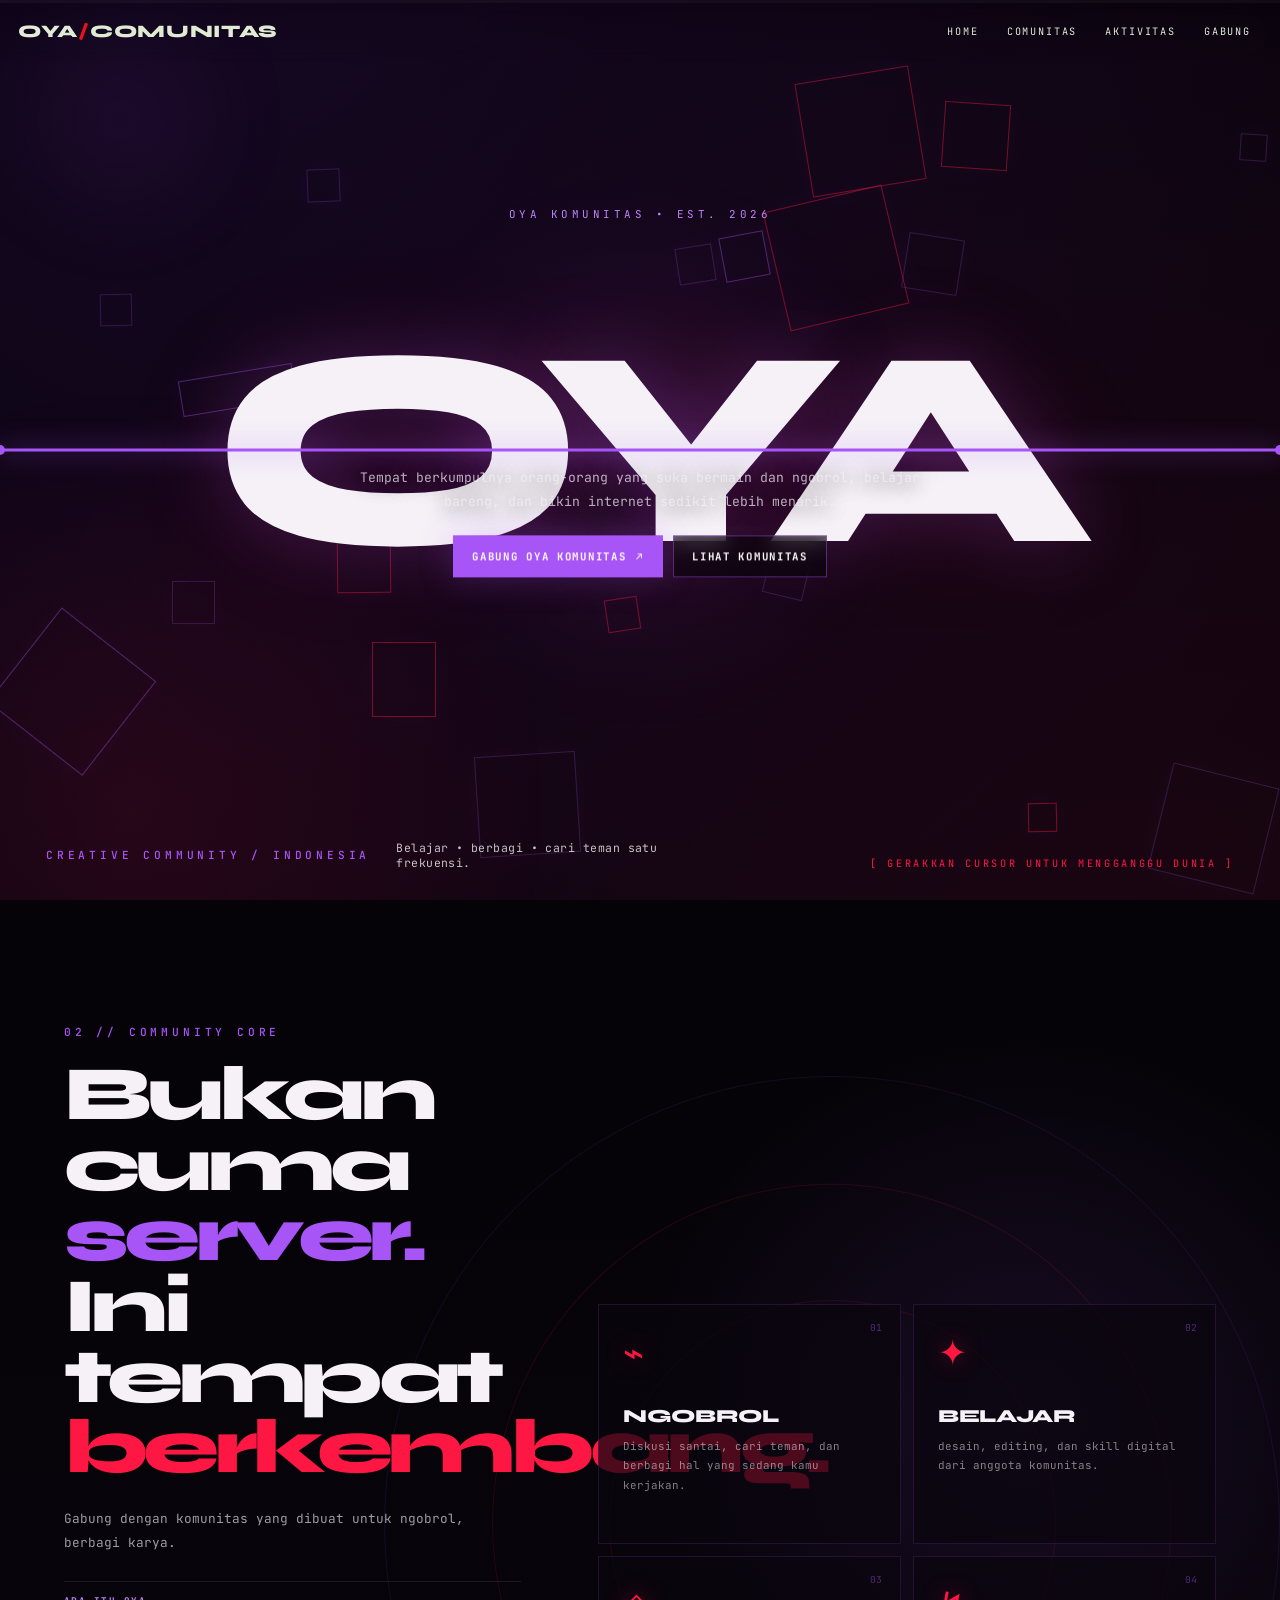
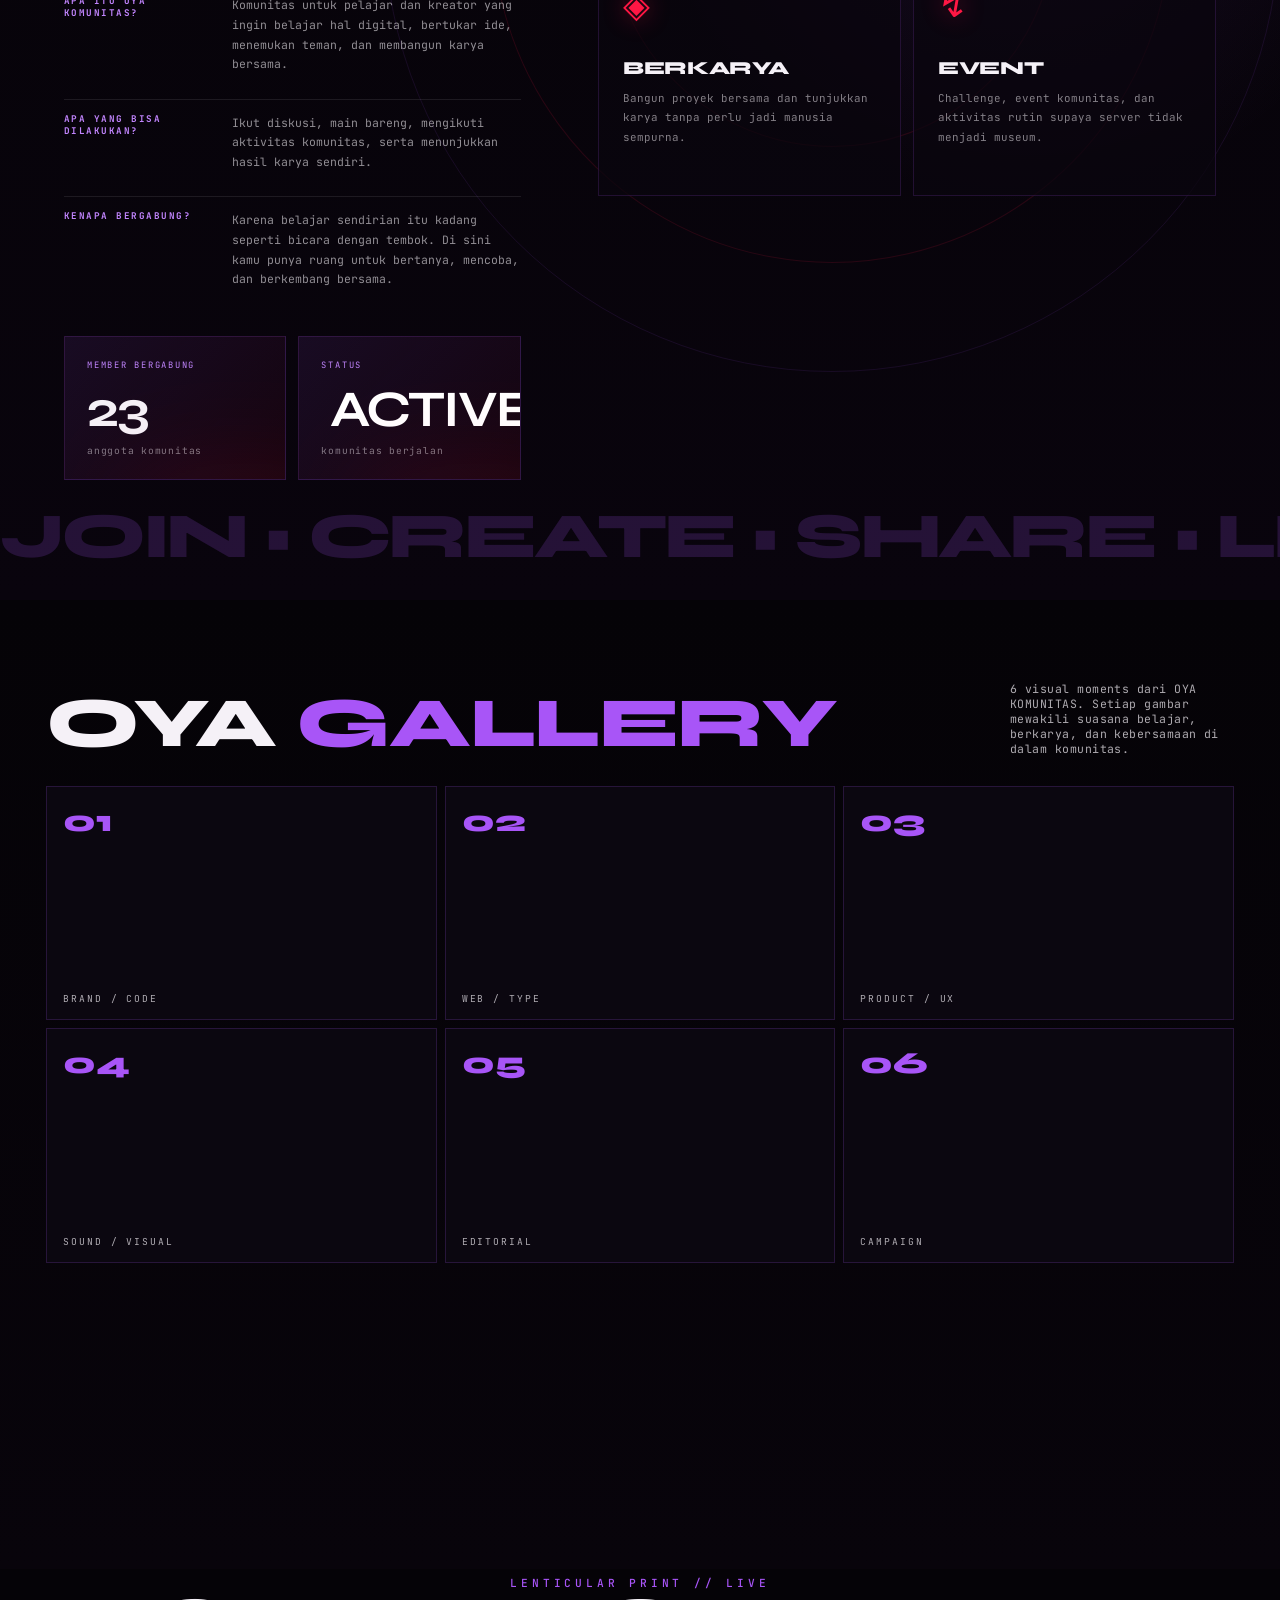
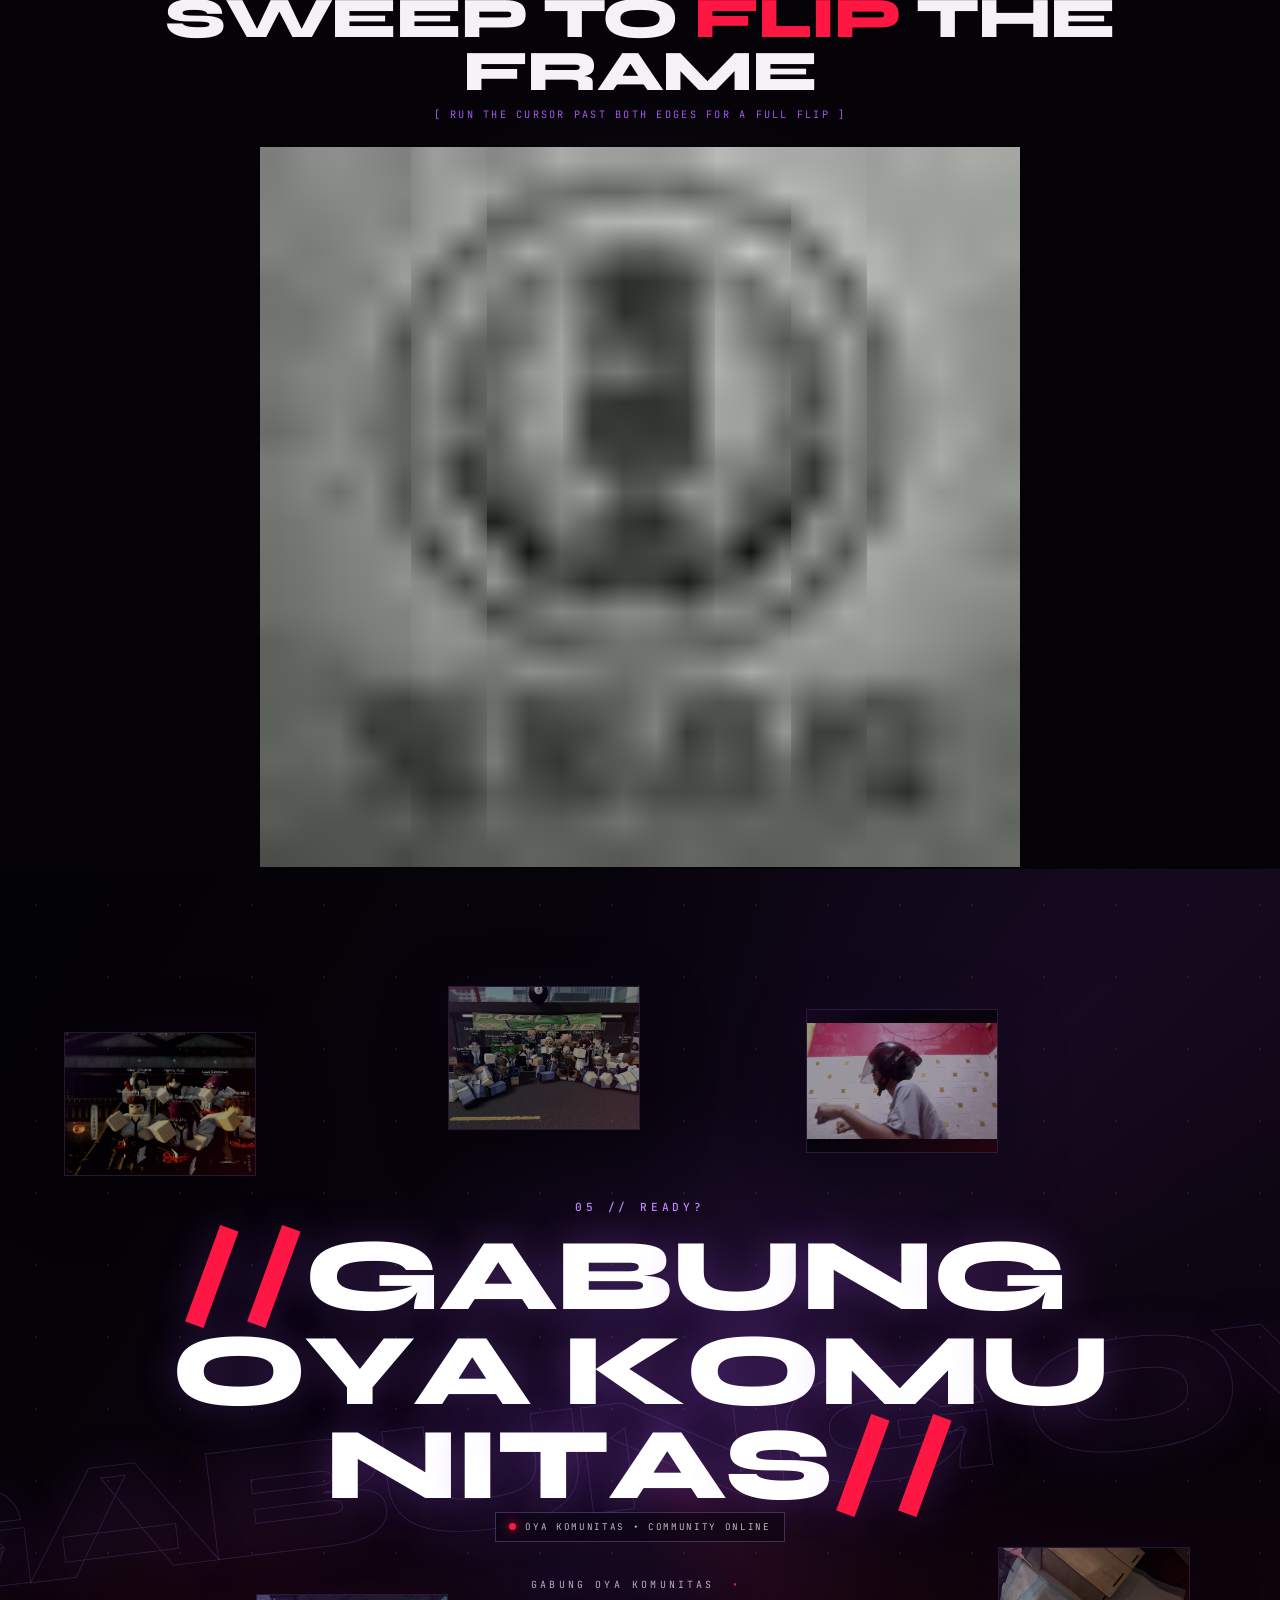
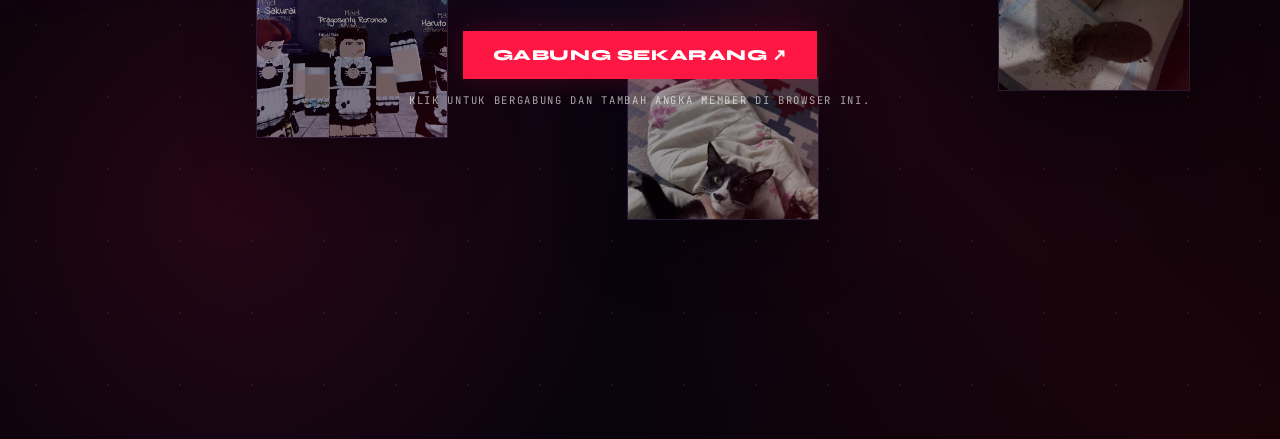
==== index.html @ ffad2d2d "Add files via upload" ====
<!DOCTYPE html>
<html lang="id">
    <head>
        <meta charset="UTF-8">
        <meta name="viewport" content="width=device-width, initial-scale=1.0">
        <title>OYA COMUNITAS</title>
        <meta name="description"
              content="OYA COMUNITAS — ruang berkumpul, berbagi, belajar, berkarya, dan berkembang bersama.">
        <link rel="preconnect" href="https://fonts.googleapis.com">
        <link rel="preconnect" href="https://fonts.gstatic.com" crossorigin>
        <link href="https://fonts.googleapis.com/css2?family=JetBrains+Mono:wght@400;500;700&family=Syne:wght@700;800&display=swap"
              rel="stylesheet">
        <link rel="stylesheet" href="style.css">
    </head>
    <body>
        <div class="oya-scroll-progress" aria-hidden="true"><i id="oyaScrollProgress"></i></div>
        <div class="oya-floating-orb" aria-hidden="true"></div>
        <!-- ====================== TOP BAR ====================== -->
        <nav class="topbar">
            <a class="brand" href="#hero">OYA<span>/</span>COMUNITAS</a>
            <div class="nav-index">
                <a href="#hero">Home</a>
                <a href="#community">COMUNITAS</a>
                <a href="#projects">Aktivitas</a>
                <a href="#initiate">Gabung</a>
            </div>
        </nav>
        <!-- ====================== 01 HERO ====================== -->
        <section class="hero" id="hero">
            <div class="hero-kicker">OYA KOMUNITAS • EST. 2026</div>
            <h1 class="hero-title">OYA</h1>
            <div class="hero-copy">
                <p>Tempat berkumpulnya orang-orang yang suka bermain dan ngobrol, belajar bareng, dan bikin internet sedikit lebih menarik.</p>
                <div class="hero-actions">
                    <a class="community-btn primary" href="#initiate">GABUNG OYA KOMUNITAS <span>↗</span></a>
                    <a class="community-btn ghost" href="#community">LIHAT KOMUNITAS</a>
                </div>
            </div>
            <svg class="string-svg"
                 id="stringSvg"
                 preserveAspectRatio="none"
                 aria-hidden="true">
                <path class="string-path" id="stringPath"></path>
                <circle class="string-anchor" id="anchorL" r="5"></circle>
                <circle class="string-anchor" id="anchorR" r="5"></circle>
                <circle class="string-grip"   id="grip"    r="7"></circle>
            </svg>
            <div class="hero-foot">
                <span class="mono-label">CREATIVE COMMUNITY / INDONESIA</span>
                <p>Belajar • berbagi • cari teman satu frekuensi.</p>
            </div>
            <div class="hero-hint">[ gerakkan cursor untuk mengganggu dunia ]</div>
        </section>

        <!-- ====================== COMMUNITY ====================== -->
        <section class="community-section" id="community">
            <div class="community-orbit" aria-hidden="true"></div>
            <div class="community-grid">
                <div class="community-intro reveal-on-scroll">
                    <span class="mono-label">02 // COMMUNITY CORE</span>
                    <h2>Bukan cuma <i>server.</i><br>Ini tempat <span>berkembang.</span></h2>
                    <p>Gabung dengan komunitas yang dibuat untuk ngobrol, berbagi karya.</p>
                    <div class="school-explainer">
                        <div><b>APA ITU OYA KOMUNITAS?</b><span>Komunitas untuk pelajar dan kreator yang ingin belajar hal digital, bertukar ide, menemukan teman, dan membangun karya bersama.</span></div>
                        <div><b>APA YANG BISA DILAKUKAN?</b><span>Ikut diskusi, main bareng, mengikuti aktivitas komunitas, serta menunjukkan hasil karya sendiri.</span></div>
                        <div><b>KENAPA BERGABUNG?</b><span>Karena belajar sendirian itu kadang seperti bicara dengan tembok. Di sini kamu punya ruang untuk bertanya, mencoba, dan berkembang bersama.</span></div>
                    </div>
                    <div class="community-stats">
                        <div class="stat-card">
                            <span class="stat-label">MEMBER BERGABUNG</span>
                            <strong class="member-counter" id="memberCount" data-members="49">0</strong>
                            <small>anggota komunitas</small>
                        </div>
                        <div class="stat-card">
                            <span class="stat-label">STATUS</span>
                            <strong class="pulse-status"><i></i> ACTIVE</strong>
                            <small>komunitas berjalan</small>
                        </div>
                    </div>
                </div>
                <div class="community-features">
                    <article class="feature-card reveal-on-scroll" data-tilt>
                        <span class="feature-no">01</span>
                        <div class="feature-icon">⌁</div>
                        <h3>NGOBROL</h3>
                        <p>Diskusi santai, cari teman, dan berbagi hal yang sedang kamu kerjakan.</p>
                    </article>
                    <article class="feature-card reveal-on-scroll" data-tilt>
                        <span class="feature-no">02</span>
                        <div class="feature-icon">✦</div>
                        <h3>BELAJAR</h3>
                        <p>desain, editing, dan skill digital dari anggota komunitas.</p>
                    </article>
                    <article class="feature-card reveal-on-scroll" data-tilt>
                        <span class="feature-no">03</span>
                        <div class="feature-icon">◈</div>
                        <h3>BERKARYA</h3>
                        <p>Bangun proyek bersama dan tunjukkan karya tanpa perlu jadi manusia sempurna.</p>
                    </article>
                    <article class="feature-card reveal-on-scroll" data-tilt>
                        <span class="feature-no">04</span>
                        <div class="feature-icon">↯</div>
                        <h3>EVENT</h3>
                        <p>Challenge, event komunitas, dan aktivitas rutin supaya server tidak menjadi museum.</p>
                    </article>
                </div>
            </div>
            <div class="community-marquee" aria-hidden="true">
                <div>JOIN • CREATE • SHARE • LEARN • CONNECT • JOIN • CREATE • SHARE • LEARN • CONNECT • </div>
            </div>
        </section>
        <!-- ====================== 03 MATRIX ====================== -->
        <section class="matrix-wrap" id="projects">
            <div class="section-head">
                <h2>OYA <i>GALLERY</i></h2>
                <p>6 visual moments dari OYA KOMUNITAS. Setiap gambar mewakili suasana belajar, berkarya, dan kebersamaan di dalam komunitas.</p>
            </div>
            <div class="matrix" id="matrix">
                <!-- OYA gallery: 6 visual moments -->
                <div class="cell" tabindex="0" role="button" aria-label="Project Helix">
                    <div class="cell-media" style="background-image:url('images/1.png')"></div>
                    <div class="cell-num">01</div>
                    <div class="cell-name"></div>
                    <div class="cell-detail"></div>
                    <div class="cell-cat">Brand / Code</div>
                </div>
                <div class="cell" tabindex="0" role="button" aria-label="Project Drift">
                    <div class="cell-media" style="background-image:url('images/2.png')"></div>
                    <div class="cell-num">02</div>
                    <div class="cell-name"></div>
                    <div class="cell-detail"></div>
                    <div class="cell-cat">Web / Type</div>
                </div>
                <div class="cell" tabindex="0" role="button" aria-label="Project Onyx">
                    <div class="cell-media" style="background-image:url('images/3.png')"></div>
                    <div class="cell-num">03</div>
                    <div class="cell-name"></div>
                    <div class="cell-detail"></div>
                    <div class="cell-cat">Product / UX</div>
                </div>
                <div class="cell" tabindex="0" role="button" aria-label="Project Pulse">
                    <div class="cell-media" style="background-image:url('images/4.png')"></div>
                    <div class="cell-num">04</div>
                    <div class="cell-name"></div>
                    <div class="cell-detail"></div>
                    <div class="cell-cat">Sound / Visual</div>
                </div>
                <div class="cell" tabindex="0" role="button" aria-label="Project Vellum">
                    <div class="cell-media" style="background-image:url('images/5.png')"></div>
                    <div class="cell-num">05</div>
                    <div class="cell-name"></div>
                    <div class="cell-detail"></div>
                    <div class="cell-cat">Editorial</div>
                </div>
                <div class="cell" tabindex="0" role="button" aria-label="Project Signal">
                    <div class="cell-media" style="background-image:url('images/6.png')"></div>
                    <div class="cell-num">06</div>
                    <div class="cell-name"></div>
                    <div class="cell-detail"></div>
                    <div class="cell-cat">Campaign</div>
                </div>
            </div>
        </section>
        <!-- ====================== 04 LENTICULAR ====================== -->
        <section class="reveal" id="reveal">
            <div class="reveal-cap">
                <span class="mono-label">Lenticular Print // Live</span>
                <h2>SWEEP TO <i>FLIP</i> THE FRAME</h2>
                <p style="font-size:.64rem;
                          letter-spacing:.22em;
                          text-transform:uppercase;
                          color:var(--accent-1);
                          margin-top:10px">[ run the cursor past both edges for a full flip ]</p>
            </div>
            <div class="lenti-stage" id="lentiStage">
                <div class="lenti" id="lenti" aria-hidden="true"
                     data-front="images/dt.webp"
                     data-back="images/11.png"></div>
            </div>
        </section>
        <!-- ====================== 05 JOIN / INITIATE ====================== -->
        <footer class="initiate" id="initiate">
            <div class="join-motion" aria-hidden="true">
                <div class="join-backdrop-text">GABUNG OYA KOMUNITAS</div>
                <div class="join-particles"></div>
                <div class="join-gallery" id="joinGallery">
                    <div class="join-photo" data-depth="0.35"><img src="images/1.png" alt=""></div>
                    <div class="join-photo" data-depth="0.55"><img src="images/2.png" alt=""></div>
                    <div class="join-photo" data-depth="0.25"><img src="images/3.png" alt=""></div>
                    <div class="join-photo" data-depth="0.65"><img src="images/4.png" alt=""></div>
                    <div class="join-photo" data-depth="0.45"><img src="images/5.png" alt=""></div>
                    <div class="join-photo" data-depth="0.75"><img src="images/6.png" alt=""></div>
                </div>
            </div>
            <div class="initiate-inner">
                <span class="mono-label join-kicker">05 // READY?</span>
                <h2 class="scatter" id="scatter">//GABUNG OYA KOMUNITAS//</h2>
                <div class="oya-join-badge"><i></i> OYA KOMUNITAS • COMMUNITY ONLINE</div>
                <div class="join-school-label">GABUNG OYA KOMUNITAS <span>•</span></div>
                <div class="sub-wrap" id="subWrap">
                    <form class="subscribe" id="subscribe" novalidate>
                        <!--<input type="email"
                               class="sub-input"
                               id="subEmail"
                               placeholder="you@studio.com"
                               aria-label="Email address"
                               required>-->
                        <a href="https://discord.gg/HJ57pN7p8"target="_blank"rel="noopener noreferrer"class="sub-btn">GABUNG SEKARANG ↗</a>
                    </form>
                    <div class="sub-note" id="subNote">Klik untuk bergabung dan tambah angka member di browser ini.</div>
                </div>
            </div>
            <div class="sig-foot">
            </div>
        </footer>
        <script src="script.js"></script>
    </body>
</html>
---- style.css ----
/*
  Kinetic Template
  https://templatemo.com/tm-631-kinetic
*/

/* =========================================================
   THE KINETIC  //  Onyx & Acid-Violet
   Single file. Vanilla only. No frameworks.
   ========================================================= */

:root {
    --bg-main: #08080A;
    /* Deep Onyx */
    --text-main: #EFEFEF;
    /* Harsh Silver */
    --accent-1: #D0FF00;
    /* Acid Yellow */
    --accent-2: #FF9E5E;
    /* Soft Orange */
    --accent-2-bg: #D98268;
    /* Soft Terracotta - large fills only */

    /* derived onyx surfaces (kept near-black, never mid-tone) */
    --surf-1: #0D0D11;
    --surf-2: #131319;

    --ease-out: cubic-bezier(.16, 1, .3, 1);
    --ease-io: cubic-bezier(.86, 0, .07, 1);

    --edge-1: rgba(208, 255, 0, .22);
    --edge-2: rgba(255, 158, 94, .30);
}

* {
    margin: 0;
    padding: 0;
    box-sizing: border-box;
}

html {
    scroll-behavior: smooth;
}

body {
    background: var(--bg-main);
    color: var(--text-main);
    font-family: 'JetBrains Mono', monospace;
    -webkit-font-smoothing: antialiased;
    overflow-x: hidden;
}

::selection {
    background: var(--accent-1);
    color: var(--bg-main);
}

h1,
h2,
h3,
.syne {
    font-family: 'Syne', sans-serif;
    font-weight: 800;
    line-height: .92;
    letter-spacing: -.02em;
}

a {
    color: inherit;
    text-decoration: none;
}

.mono-label {
    font-size: .7rem;
    font-weight: 500;
    letter-spacing: .34em;
    text-transform: uppercase;
    color: var(--accent-1);
}

/* ---------- Fixed top bar ---------- */
.topbar {
    position: fixed;
    inset: 0 0 auto 0;
    z-index: 60;
    display: flex;
    align-items: center;
    justify-content: space-between;
    padding: 18px clamp(18px, 4vw, 1px);
    mix-blend-mode: difference;
    pointer-events: none;
}

.topbar a {
    pointer-events: auto;
}

.brand {
    font-family: 'Syne', sans-serif;
    font-weight: 800;
    font-size: 1.1rem;
    letter-spacing: .04em;
    color: var(--text-main);
}

.brand span {
    color: var(--accent-1);
}

.nav-index {
    display: flex;
    gap: 6px;
    flex-wrap: wrap;
    justify-content: flex-end;
}

.nav-index a {
    font-size: .64rem;
    letter-spacing: .18em;
    text-transform: uppercase;
    color: var(--text-main);
    padding: 6px 10px;
    border: 1px solid transparent;
    transition: background .35s var(--ease-out), color .35s var(--ease-out), transform .35s var(--ease-out);
}

.nav-index a:hover {
    background: var(--accent-1);
    color: var(--bg-main);
    transform: skewX(-8deg);
}

/* over the light footer: drop the difference blend, use solid dark text */
.topbar.on-light {
    mix-blend-mode: normal;
}

.topbar.on-light .brand,
.topbar.on-light .brand span,
.topbar.on-light .nav-index a {
    color: var(--bg-main);
}

.topbar.on-light .nav-index a:hover {
    background: var(--bg-main);
    color: var(--accent-1);
}

/* =========================================================
   01  //  HERO - ELASTIC STRING PHYSICS
   ========================================================= */
.hero {
    position: relative;
    height: 100vh;
    min-height: 620px;
    display: flex;
    align-items: center;
    justify-content: center;
    overflow: hidden;
}

.hero-title {
    font-size: clamp(3rem, 18vw, 15rem);
    text-align: center;
    color: var(--text-main);
    position: relative;
    z-index: 2;
    user-select: none;
    text-shadow: 0 0 60px rgba(8, 8, 10, .9);
}

.hero-title b {
    color: var(--accent-2);
    font-weight: inherit;
}

/* kinetic box field - subtle outlined shapes shoved aside by the string */
.field {
    position: absolute;
    inset: 0;
    z-index: 1;
    pointer-events: none;
}

.box {
    position: absolute;
    border: 1px solid rgba(239, 239, 239, .22);
    will-change: transform;
}

.box.acid {
    border-color: rgba(208, 255, 0, .40);
}

.box.warm {
    border-color: rgba(255, 158, 94, .42);
}

.string-svg {
    position: absolute;
    inset: 0;
    width: 100%;
    height: 100%;
    z-index: 3;
    pointer-events: none;
}

.string-path {
    fill: none;
    stroke: var(--accent-1);
    stroke-width: 3;
    stroke-linecap: round;
    filter: drop-shadow(0 0 10px rgba(208, 255, 0, .65));
}

.string-anchor {
    fill: var(--accent-1);
}

.string-grip {
    fill: var(--accent-2);
    filter: drop-shadow(0 0 8px rgba(255, 158, 94, .8));
}

.hero-foot {
    position: absolute;
    left: clamp(18px, 4vw, 46px);
    bottom: 30px;
    z-index: 4;
    display: flex;
    gap: 26px;
    flex-wrap: wrap;
    align-items: center;
    max-width: 90vw;
}

.hero-foot p {
    font-size: .72rem;
    letter-spacing: .04em;
    color: var(--text-main);
    opacity: .8;
    max-width: 40ch;
}

.hero-hint {
    position: absolute;
    right: clamp(18px, 4vw, 46px);
    bottom: 30px;
    z-index: 4;
    font-size: .64rem;
    letter-spacing: .26em;
    text-transform: uppercase;
    color: var(--accent-2);
}

/* =========================================================
   02  //  2D MATRIX ACCORDION
   ========================================================= */
.matrix-wrap {
    padding: clamp(60px, 9vh, 120px) clamp(18px, 4vw, 46px) clamp(40px, 7vh, 90px);
}

.section-head {
    display: flex;
    align-items: flex-end;
    justify-content: space-between;
    gap: 24px;
    flex-wrap: wrap;
    margin-bottom: 30px;
}

.section-head h2 {
    font-size: clamp(2rem, 6vw, 4.4rem);
    color: var(--text-main);
}

.section-head h2 i {
    color: var(--accent-1);
    font-style: normal;
}

.section-head p {
    font-size: .72rem;
    letter-spacing: .04em;
    opacity: .7;
    max-width: 32ch;
}

.matrix {
    display: grid;
    grid-template-columns: 1fr 1fr 1fr;
    grid-template-rows: 1fr 1fr 1fr;
    gap: 8px;
    height: 80vh;
    min-height: 520px;
    transition: grid-template-columns .75s var(--ease-io), grid-template-rows .75s var(--ease-io);
}

.cell {
    position: relative;
    overflow: hidden;
    cursor: pointer;
    background: var(--surf-1);
    border: 1px solid var(--edge-1);
    padding: 16px;
    outline: none;
    transition: background .5s var(--ease-out), border-color .5s var(--ease-out);
}

.cell:focus-visible {
    border-color: var(--accent-1);
    box-shadow: inset 0 0 0 2px var(--accent-1);
}

.cell::before {
    content: "";
    position: absolute;
    inset: 0;
    background: var(--accent-2);
    transform: translateY(101%);
    transition: transform .45s var(--ease-io);
    z-index: 0;
}

.cell:hover::before {
    transform: translateY(0);
}

.cell:hover {
    border-color: var(--accent-2);
}

.cell:hover .cell-num,
.cell:hover .cell-name,
.cell:hover .cell-cat {
    color: var(--bg-main);
}

.cell-media {
    position: absolute;
    inset: 0;
    z-index: 0;
    background-size: cover;
    background-position: center;
    opacity: 0;
    transform: scale(1.14);
    filter: grayscale(.4) contrast(1.06);
    transition: opacity .6s var(--ease-out), transform 1s var(--ease-out);
    pointer-events: none;
}

.cell-media::after {
    content: "";
    position: absolute;
    inset: 0;
    background: linear-gradient(180deg,
            rgba(8, 8, 10, .30) 0%,
            rgba(8, 8, 10, .55) 50%,
            rgba(255, 158, 94, .55) 100%);
}

.cell.is-active .cell-media {
    opacity: 1;
    transform: scale(1);
}

.cell-num {
    position: relative;
    z-index: 1;
    font-family: 'Syne', sans-serif;
    font-weight: 800;
    font-size: clamp(1.2rem, 2.4vw, 2rem);
    color: var(--accent-1);
    transition: color .4s var(--ease-out);
}

.cell-name {
    position: relative;
    z-index: 1;
    font-family: 'Syne', sans-serif;
    font-weight: 800;
    font-size: clamp(.95rem, 1.6vw, 1.5rem);
    color: var(--text-main);
    margin-top: 6px;
    transition: color .4s var(--ease-out);
}

.cell-cat {
    position: absolute;
    left: 16px;
    bottom: 14px;
    z-index: 1;
    font-size: .6rem;
    letter-spacing: .2em;
    text-transform: uppercase;
    color: var(--text-main);
    opacity: .7;
    transition: color .4s var(--ease-out);
}

.cell-detail {
    position: absolute;
    left: 16px;
    right: 16px;
    bottom: 40px;
    z-index: 1;
    font-size: .74rem;
    line-height: 1.5;
    color: var(--text-main);
    opacity: 0;
    transform: translateY(10px);
    transition: opacity .5s var(--ease-out) .15s, transform .5s var(--ease-out) .15s;
    max-width: 46ch;
}

.cell.is-active {
    background: var(--surf-2);
    border-color: var(--accent-1);
}

.cell.is-active::before {
    transform: translateY(101%);
}

.cell.is-active .cell-num {
    color: var(--accent-1);
}

.cell.is-active .cell-detail {
    opacity: 1;
    transform: translateY(0);
}

.cell.is-dim {
    opacity: .55;
}

.cell.is-dim .cell-name,
.cell.is-dim .cell-cat,
.cell.is-dim .cell-detail {
    display: none;
}

/* =========================================================
   03  //  LENTICULAR STRIP REVEAL
   ========================================================= */
.reveal {
    height: 100vh;
    min-height: 620px;
    display: flex;
    flex-direction: column;
    align-items: center;
    justify-content: center;
    gap: 26px;
    padding: 80px clamp(18px, 4vw, 46px);
}

.reveal-cap {
    text-align: center;
}

.reveal-cap h2 {
    font-size: clamp(1.8rem, 5vw, 3.6rem);
    color: var(--text-main);
}

.reveal-cap h2 i {
    color: var(--accent-2);
    font-style: normal;
}

.lenti-stage {
    width: 100%;
    display: flex;
    align-items: center;
    justify-content: center;
    padding: 0 clamp(70px, 12vw, 150px);
    /* extra room L/R so edge slices flip fully */
    touch-action: pan-y;
}

.lenti {
    width: 60vw;
    height: 80vh;
    max-width: 760px;
    perspective: 1000px;
    display: flex;
    touch-action: pan-y;
}

.slice {
    flex: 1 0 0;
    height: 100%;
    position: relative;
    transform-style: preserve-3d;
    will-change: transform;
}

.face {
    position: absolute;
    top: 0;
    bottom: 0;
    left: -1px;
    right: -1px;
    backface-visibility: hidden;
    -webkit-backface-visibility: hidden;
    background-size: 60vw 80vh;
    background-repeat: no-repeat;
}

.face.back {
    transform: rotateY(180deg);
}

.face.front {
    background-blend-mode: luminosity;
}

.face.back {
    background-blend-mode: luminosity;
}

@media(max-width:760px) {
    .lenti {
        width: 88vw;
        height: 64vh;
    }

    .face {
        background-size: 88vw 64vh;
    }
}

/* =========================================================
   04  //  TYPOGRAPHIC SCATTER & SIGNATURE
   ========================================================= */
.initiate {
    position: relative;
    min-height: 130vh;
    background: var(--accent-2-bg);
    color: var(--bg-main);
    display: flex;
    align-items: center;
    justify-content: center;
    padding: 120px clamp(18px, 4vw, 46px);
    overflow: hidden;
}

.initiate-inner {
    display: flex;
    flex-direction: column;
    align-items: center;
    width: 100%;
}

.scatter {
    font-family: 'Syne', sans-serif;
    font-weight: 800;
    font-size: clamp(1.65rem, 8vw, 7rem);
    line-height: .92;
    text-align: center;
    color: var(--bg-main);
    display: flex;
    flex-wrap: wrap;
    justify-content: center;
    align-items: center;
    max-width: 1000px;
}

.scatter .glyph {
    display: inline-block;
    will-change: transform;
    cursor: pointer;
}

.scatter .glyph.space {
    width: .32em;
}

.scatter .glyph.slash {
    color: var(--accent-1);
}

/* subscribe form - present only while the type is assembled */
.sub-wrap {
    margin-top: 40px;
    text-align: center;
    will-change: opacity, transform;
}

.subscribe {
    display: flex;
    gap: 10px;
    flex-wrap: wrap;
    justify-content: center;
    align-items: stretch;
}

.sub-input {
    font-family: 'JetBrains Mono', monospace;
    font-size: .9rem;
    background: transparent;
    color: var(--bg-main);
    border: 2px solid var(--bg-main);
    padding: 13px 18px;
    min-width: clamp(200px, 52vw, 300px);
    outline: none;
}

.sub-input::placeholder {
    color: rgba(8, 8, 10, .5);
}

.sub-input:focus {
    border-color: var(--accent-1);
}

.sub-btn {
    font-family: 'Syne', sans-serif;
    font-weight: 800;
    font-size: .95rem;
    letter-spacing: .04em;
    text-transform: uppercase;
    background: var(--bg-main);
    color: var(--accent-1);
    border: 2px solid var(--bg-main);
    padding: 13px 28px;
    cursor: pointer;
    transition: transform .3s var(--ease-out), background .3s var(--ease-out), color .3s var(--ease-out);
}

.sub-btn:hover {
    background: transparent;
    color: var(--bg-main);
    transform: skewX(-8deg);
}

.sub-note {
    margin-top: 14px;
    min-height: 1em;
    font-size: .66rem;
    letter-spacing: .16em;
    text-transform: uppercase;
    color: var(--bg-main);
}

.sig-foot {
    position: absolute;
    left: 0;
    right: 0;
    bottom: 0;
    z-index: 5;
    display: flex;
    align-items: center;
    justify-content: space-between;
    gap: 18px;
    flex-wrap: wrap;
    padding: 18px clamp(18px, 4vw, 46px);
    font-size: .66rem;
    letter-spacing: .14em;
    text-transform: uppercase;
    color: var(--bg-main);
}

.sig-foot a {
    border-bottom: 2px solid var(--bg-main);
    padding-bottom: 1px;
    transition: background .3s var(--ease-out), color .3s var(--ease-out), padding .3s var(--ease-out);
}

.sig-foot a:hover {
    background: var(--bg-main);
    color: var(--accent-1);
    padding: 2px 6px;
    border-color: transparent;
}

/* ---------- reduced motion ---------- */
@media (prefers-reduced-motion: reduce) {
    html {
        scroll-behavior: auto;
    }

    .scatter .glyph {
        transform: none !important;
        transition: none;
    }

    .slice {
        transform: none !important;
    }
}


/* =========================================================
   OYA COMMUNITY // BLACK + PURPLE + RED PROMO SYSTEM
   ========================================================= */
:root{
    --bg-main:#050307;
    --text-main:#f5f1f7;
    --accent-1:#a855f7;
    --accent-2:#ff1744;
    --accent-2-bg:#16070d;
    --surf-1:#0b0710;
    --surf-2:#120b18;
    --purple:#a855f7;
    --purple-soft:#c084fc;
    --red:#ff1744;
    --red-dark:#8b1028;
    --edge-1:rgba(168,85,247,.24);
    --edge-2:rgba(255,23,68,.30);
}
body{
    background:
      radial-gradient(circle at 20% 0%,rgba(126,34,206,.13),transparent 30%),
      radial-gradient(circle at 90% 20%,rgba(255,23,68,.08),transparent 28%),
      var(--bg-main);
}
::selection{background:var(--red);color:#fff}
.topbar{background:linear-gradient(180deg,rgba(5,3,7,.65),transparent);backdrop-filter:blur(8px);-webkit-backdrop-filter:blur(8px)}
.brand span{color:var(--red)}
.nav-index a:hover{background:var(--purple);color:#fff}
.hero{background:
  radial-gradient(circle at 50% 50%,rgba(168,85,247,.08),transparent 36%),
  radial-gradient(circle at 10% 90%,rgba(255,23,68,.10),transparent 30%);}
.hero-title{font-size:clamp(4.5rem,22vw,18rem);letter-spacing:-.09em;text-shadow:0 0 70px rgba(168,85,247,.22),0 0 120px rgba(255,23,68,.12)}
.hero-title b{color:var(--red)}
.hero-kicker{position:absolute;top:23%;z-index:4;font-size:.68rem;letter-spacing:.32em;color:var(--purple-soft);text-transform:uppercase}
.hero-copy{position:absolute;z-index:5;left:50%;top:58%;transform:translate(-50%,-50%);width:min(560px,90vw);text-align:center}
.hero-copy p{font-size:.82rem;line-height:1.8;color:rgba(245,241,247,.72);text-shadow:0 2px 20px #050307}
.hero-actions{display:flex;justify-content:center;gap:10px;flex-wrap:wrap;margin-top:22px}
.community-btn{display:inline-flex;align-items:center;gap:10px;padding:13px 18px;border:1px solid rgba(168,85,247,.45);font-size:.67rem;letter-spacing:.16em;font-weight:700;transition:.35s var(--ease-out);backdrop-filter:blur(10px)}
.community-btn.primary{background:var(--purple);color:#fff;box-shadow:0 0 35px rgba(168,85,247,.25)}
.community-btn.primary:hover{background:var(--red);transform:translateY(-4px);box-shadow:0 10px 35px rgba(255,23,68,.28)}
.community-btn.ghost{background:rgba(5,3,7,.55);color:#fff}
.community-btn.ghost:hover{border-color:var(--red);color:#ff6b87;transform:translateY(-4px)}
.string-path{stroke:var(--purple);filter:drop-shadow(0 0 12px rgba(168,85,247,.85))}
.string-anchor{fill:var(--purple)}
.string-grip{fill:var(--red);filter:drop-shadow(0 0 12px rgba(255,23,68,.85))}
.box{border-color:rgba(168,85,247,.22);box-shadow:0 0 25px rgba(168,85,247,.03)}
.box.acid{border-color:rgba(168,85,247,.38)}
.box.warm{border-color:rgba(255,23,68,.42)}

.community-section{position:relative;min-height:100vh;padding:120px clamp(18px,5vw,70px);overflow:hidden;background:
 radial-gradient(circle at 80% 40%,rgba(168,85,247,.11),transparent 30%),
 linear-gradient(180deg,#050307 0%,#09040d 100%)}
.community-orbit{position:absolute;width:70vw;height:70vw;max-width:900px;max-height:900px;border:1px solid rgba(168,85,247,.10);border-radius:50%;left:65%;top:48%;transform:translate(-50%,-50%);animation:orbitSpin 24s linear infinite;pointer-events:none}
.community-orbit:before,.community-orbit:after{content:"";position:absolute;border-radius:50%;border:1px solid rgba(255,23,68,.13);inset:12%;transform:rotate(32deg)}
.community-orbit:after{inset:25%;transform:rotate(-54deg)}
@keyframes orbitSpin{to{transform:translate(-50%,-50%) rotate(360deg)}}
.community-grid{position:relative;z-index:2;display:grid;grid-template-columns:minmax(280px,.85fr) minmax(420px,1.15fr);gap:clamp(30px,6vw,90px);align-items:center;max-width:1400px;margin:auto}
.community-intro h2{font-size:clamp(2.5rem,6vw,6rem);margin:18px 0 24px;letter-spacing:-.06em}
.community-intro h2 i{font-style:normal;color:var(--purple)}
.community-intro h2 span{color:var(--red)}
.community-intro>p{max-width:55ch;color:rgba(245,241,247,.64);font-size:.8rem;line-height:1.9}
.community-stats{display:grid;grid-template-columns:1fr 1fr;gap:12px;margin-top:34px}
.stat-card{position:relative;padding:22px;background:linear-gradient(135deg,rgba(168,85,247,.10),rgba(255,23,68,.05));border:1px solid rgba(168,85,247,.18);overflow:hidden}
.stat-card:after{content:"";position:absolute;inset:auto -30% -70% 30%;height:100px;background:var(--red);filter:blur(55px);opacity:.13}
.stat-label{display:block;font-size:.55rem;letter-spacing:.2em;color:var(--purple-soft);margin-bottom:8px}
.stat-card strong{display:block;font-family:Syne,sans-serif;font-size:clamp(1.8rem,4vw,3.4rem);letter-spacing:-.04em}
.stat-card small{display:block;margin-top:4px;font-size:.6rem;letter-spacing:.08em;opacity:.48}
.pulse-status{display:flex!important;align-items:center;gap:9px;color:#fff}
.pulse-status i{width:8px;height:8px;background:#ff1744;border-radius:50%;box-shadow:0 0 16px #ff1744;animation:statusPulse 1.4s ease-in-out infinite}
@keyframes statusPulse{50%{transform:scale(1.7);opacity:.35}}
.community-features{display:grid;grid-template-columns:1fr 1fr;gap:12px}
.feature-card{min-height:240px;padding:24px;background:rgba(10,6,15,.72);border:1px solid rgba(168,85,247,.16);position:relative;overflow:hidden;transition:border-color .4s,background .4s,transform .2s;transform-style:preserve-3d}
.feature-card:before{content:"";position:absolute;inset:0;background:linear-gradient(135deg,rgba(168,85,247,.13),transparent 42%,rgba(255,23,68,.10));opacity:0;transition:opacity .4s}
.feature-card:hover{border-color:rgba(255,23,68,.5);background:rgba(16,7,21,.88)}
.feature-card:hover:before{opacity:1}
.feature-no{position:absolute;right:18px;top:16px;color:rgba(168,85,247,.45);font-size:.6rem}
.feature-icon{position:relative;font-size:2.2rem;color:var(--red);margin-bottom:32px;text-shadow:0 0 24px rgba(255,23,68,.45)}
.feature-card h3{position:relative;font-size:1.15rem;margin-bottom:12px}
.feature-card p{position:relative;font-size:.68rem;line-height:1.8;color:rgba(245,241,247,.52)}
.community-marquee{position:absolute;bottom:25px;left:0;width:100%;overflow:hidden;white-space:nowrap;color:rgba(168,85,247,.18);font-family:Syne,sans-serif;font-size:clamp(2rem,5vw,5rem);font-weight:800;letter-spacing:-.05em}
.community-marquee div{width:max-content;animation:marquee 26s linear infinite}
@keyframes marquee{to{transform:translateX(-50%)}}
.reveal-on-scroll{opacity:0;transform:translateY(40px);transition:opacity .8s var(--ease-out),transform .8s var(--ease-out)}
.reveal-on-scroll.in-view{opacity:1;transform:translateY(0)}
.reveal-on-scroll:nth-child(2){transition-delay:.08s}.reveal-on-scroll:nth-child(3){transition-delay:.16s}.reveal-on-scroll:nth-child(4){transition-delay:.24s}
.matrix-wrap{background:linear-gradient(180deg,#050307,#08040b)}
.cell{border-color:rgba(168,85,247,.18)}
.cell::before{background:var(--red)}
.cell:hover{border-color:var(--red)}
.cell-media::after{background:linear-gradient(180deg,rgba(5,3,7,.25),rgba(5,3,7,.62),rgba(255,23,68,.45))}
.cell.is-active{border-color:var(--purple)}
.reveal{background:radial-gradient(circle at 50% 50%,rgba(168,85,247,.08),transparent 45%)}
.initiate{background:
 radial-gradient(circle at 50% 0%,rgba(168,85,247,.24),transparent 45%),
 linear-gradient(135deg,#16060d,#09040f 60%,#050307);color:#fff}
.initiate .scatter{color:#fff;text-shadow:0 0 40px rgba(168,85,247,.28)}
.initiate .scatter .slash{color:var(--red)}
.sub-input{color:#fff;border-color:rgba(168,85,247,.7)}
.sub-input::placeholder{color:rgba(255,255,255,.35)}
.sub-btn{background:var(--red);color:#fff;border-color:var(--red);box-shadow:0 0 30px rgba(255,23,68,.2)}
.sub-btn:hover{background:var(--purple);color:#fff;border-color:var(--purple)}
.sub-note{color:rgba(255,255,255,.65)}
.sig-foot{color:rgba(255,255,255,.55)}
.sig-foot a{border-color:var(--red)}
.join-kicker{margin-bottom:15px;color:var(--purple-soft)}
@media(max-width:850px){
 .community-grid{grid-template-columns:1fr}
 .community-orbit{left:50%;top:55%;width:120vw;height:120vw}
 .community-features{grid-template-columns:1fr 1fr}
 .hero-copy{top:60%}
}
@media(max-width:560px){
    .topbar {
        padding: 8px 10px;
    }

    .brand {
        font-size: .8rem;
    }

    .nav-index {
        gap: 2px;
    }

    .nav-index a {
        padding: 4px 5px;
        font-size: .48rem;
        letter-spacing: .08em;
    }

    .hero-kicker {
        top: 18%;
        font-size: .55rem;
    }

    .hero-copy {
        top: 61%;
    }

    .community-section {
        padding-top: 100px;
    }

    .community-features,
    .community-stats {
        grid-template-columns: 1fr;
    }

    .feature-card {
        min-height: 190px;
    }

    .community-marquee {
        bottom: 12px;
  }
}

.cursor-glow{
 position:fixed;z-index:0;pointer-events:none;width:420px;height:420px;border-radius:50%;
 left:calc(var(--cursor-x,50vw) - 210px);top:calc(var(--cursor-y,50vh) - 210px);
 background:radial-gradient(circle,rgba(168,85,247,.075),rgba(255,23,68,.025) 35%,transparent 70%);
 mix-blend-mode:screen;filter:blur(10px)
}

.school-explainer{display:grid;gap:12px;margin-top:26px;max-width:720px}
.school-explainer>div{display:grid;grid-template-columns:minmax(150px,.34fr) 1fr;gap:18px;padding:13px 0;border-top:1px solid rgba(255,255,255,.09)}
.school-explainer b{font-size:.58rem;letter-spacing:.16em;color:#c084fc}
.school-explainer span{font-size:.72rem;line-height:1.7;color:rgba(245,241,247,.58)}
@media(max-width:700px){.school-explainer>div{grid-template-columns:1fr;gap:6px}.school-explainer span{font-size:.68rem}.join-photo{width:clamp(95px,28vw,145px)}}

.member-pop{animation:memberPop .65s var(--ease-out)}
@keyframes memberPop{40%{color:var(--red);transform:scale(1.12)}100%{transform:scale(1)}}

/* =========================================================
   OYA HIGH SCHOOL // CINEMATIC 01—09 MOTION GALLERY
   ========================================================= */
.join-motion{
    position:absolute;inset:0;overflow:hidden;pointer-events:none;
    isolation:isolate;background:
      radial-gradient(circle at 50% 45%,rgba(168,85,247,.13),transparent 34%),
      radial-gradient(circle at 18% 80%,rgba(255,23,68,.12),transparent 28%),
      linear-gradient(120deg,#030204 0%,#0a0410 48%,#080205 100%);
}
.join-motion:before{
    content:"";position:absolute;inset:-30%;
    background:conic-gradient(from 0deg,transparent,rgba(168,85,247,.08),transparent 25%,rgba(255,23,68,.07),transparent 50%);
    animation:joinAurora 16s linear infinite;z-index:0;
}
@keyframes joinAurora{to{transform:rotate(360deg)}}
.join-backdrop-text{
    position:absolute;left:50%;top:50%;z-index:1;width:130%;
    transform:translate(-50%,-50%) rotate(-7deg);
    font-family:Syne,sans-serif;font-weight:800;font-size:clamp(4rem,13vw,13rem);
    line-height:.78;letter-spacing:-.08em;white-space:nowrap;text-align:center;
    color:transparent;-webkit-text-stroke:1px rgba(192,132,252,.16);
    text-shadow:0 0 55px rgba(168,85,247,.08);
    animation:schoolText 10s ease-in-out infinite alternate;
}
@keyframes schoolText{from{transform:translate(-53%,-48%) rotate(-7deg)}to{transform:translate(-47%,-52%) rotate(-4deg)}}
.join-gallery{position:absolute;inset:0;z-index:2;transform-style:preserve-3d;perspective:1000px}
.join-photo{
    position:absolute;width:clamp(110px,15vw,230px);aspect-ratio:4/3;overflow:hidden;
    border:1px solid rgba(192,132,252,.32);background:#09050d;
    box-shadow:0 20px 70px rgba(0,0,0,.65),0 0 35px rgba(168,85,247,.12);
    opacity:.58;filter:saturate(.85) contrast(1.08);
    transform-style:preserve-3d;will-change:transform;
    transition:opacity .5s,filter .5s,border-color .5s;
    animation:photoFloat 7s ease-in-out infinite alternate;
}
.join-photo:nth-child(1){left:5%;top:14%;animation-delay:-1s}
.join-photo:nth-child(2){left:20%;top:62%;animation-delay:-4s}
.join-photo:nth-child(3){left:35%;top:10%;animation-delay:-2s}
.join-photo:nth-child(4){left:49%;top:69%;animation-delay:-6s}
.join-photo:nth-child(5){left:63%;top:12%;animation-delay:-3s}
.join-photo:nth-child(6){left:78%;top:58%;animation-delay:-5s}
.join-photo:nth-child(7){left:88%;top:20%;animation-delay:-2.5s}
.join-photo:nth-child(8){left:7%;top:78%;animation-delay:-6.5s}
.join-photo:nth-child(9){left:72%;top:76%;animation-delay:-4.5s}
.join-photo img{width:100%;height:100%;object-fit:cover;display:block;transform:scale(1.08);animation:photoZoom 9s ease-in-out infinite alternate}
.join-photo:after{content:"";position:absolute;inset:0;background:linear-gradient(135deg,rgba(168,85,247,.22),transparent 45%,rgba(255,23,68,.24));mix-blend-mode:screen}
@keyframes photoFloat{from{margin-top:-12px;transform:rotate(-2deg)}to{margin-top:14px;transform:rotate(2deg)}}
@keyframes photoZoom{from{transform:scale(1.06)}to{transform:scale(1.17)}}
.join-particles{position:absolute;inset:0;z-index:3;background-image:radial-gradient(circle,rgba(255,255,255,.7) 0 1px,transparent 1.5px);background-size:72px 72px;opacity:.10;animation:particleDrift 20s linear infinite}
@keyframes particleDrift{to{background-position:144px 144px}}
.initiate-inner{position:relative;z-index:10}
.join-school-label{
    margin:18px auto 0;text-align:center;font-size:.62rem;letter-spacing:.32em;
    color:rgba(255,255,255,.68);text-transform:uppercase;text-shadow:0 0 22px rgba(168,85,247,.8);
    animation:schoolPulse 2.6s ease-in-out infinite;
}
.join-school-label span{color:var(--red);padding:0 8px}
@keyframes schoolPulse{50%{letter-spacing:.42em;color:#fff;text-shadow:0 0 30px rgba(255,23,68,.65)}}

/* Make all 01—09 gallery images visibly alive, not decorative wallpaper. */
.cell-media{animation:cellPan 9s ease-in-out infinite alternate;will-change:transform}
.cell:nth-child(2) .cell-media{animation-delay:-1s}.cell:nth-child(3) .cell-media{animation-delay:-2s}
.cell:nth-child(4) .cell-media{animation-delay:-3s}.cell:nth-child(5) .cell-media{animation-delay:-4s}
.cell:nth-child(6) .cell-media{animation-delay:-5s}.cell:nth-child(7) .cell-media{animation-delay:-6s}
.cell:nth-child(8) .cell-media{animation-delay:-7s}.cell:nth-child(9) .cell-media{animation-delay:-8s}
@keyframes cellPan{from{transform:scale(1.04) translate3d(-1%,0,0)}to{transform:scale(1.13) translate3d(2%,-2%,0)}}

@media(max-width:700px){
 .join-photo{width:130px;opacity:.38}
 .join-photo:nth-child(1){left:-2%;top:13%}.join-photo:nth-child(2){left:18%;top:70%}
 .join-photo:nth-child(3){left:40%;top:8%}.join-photo:nth-child(4){left:52%;top:72%}
 .join-photo:nth-child(5){left:70%;top:15%}.join-photo:nth-child(6){left:80%;top:62%}
 .join-photo:nth-child(7){left:84%;top:34%}.join-photo:nth-child(8){left:0;top:52%}.join-photo:nth-child(9){left:58%;top:51%}
 .join-backdrop-text{font-size:19vw;line-height:.9}
 .join-school-label{font-size:.52rem;letter-spacing:.18em}
}
@media(prefers-reduced-motion:reduce){
 .join-motion:before,.join-backdrop-text,.join-photo,.join-photo img,.join-particles,.join-school-label,.cell-media{animation:none!important}
}


/* =========================================================
   OYA HIGH SCHOOL // EXTRA MOTION LAYER
   Additive only: original Kinetic animations remain intact.
   ========================================================= */
.oya-scroll-progress{position:fixed;left:0;top:0;width:100%;height:3px;z-index:9999;pointer-events:none;background:rgba(255,255,255,.04)}
.oya-scroll-progress i{display:block;width:0;height:100%;background:linear-gradient(90deg,#7c3aed,#c084fc,#ff1744);box-shadow:0 0 16px rgba(192,132,252,.8);transform-origin:left}
.oya-active-nav{color:#fff!important;text-shadow:0 0 16px rgba(192,132,252,.65)}
.oya-active-nav:after{content:'';display:block;height:1px;margin-top:4px;background:linear-gradient(90deg,#c084fc,#ff1744);animation:oyaNavIn .35s ease-out}
@keyframes oyaNavIn{from{transform:scaleX(0);transform-origin:left}to{transform:scaleX(1)}}

.oya-floating-orb{position:fixed;pointer-events:none;width:240px;height:240px;border-radius:50%;z-index:0;opacity:.12;filter:blur(55px);background:radial-gradient(circle,#a855f7,transparent 68%);animation:oyaOrb 11s ease-in-out infinite alternate}
@keyframes oyaOrb{from{transform:translate3d(-8vw,15vh,0) scale(.8)}to{transform:translate3d(8vw,-10vh,0) scale(1.15)}}

.reveal-on-scroll{opacity:0;transform:translateY(28px);transition:opacity .75s ease,transform .75s cubic-bezier(.2,.8,.2,1)}
.reveal-on-scroll.in-view{opacity:1;transform:none}
.feature-card{will-change:transform}
.feature-card:before{content:'';position:absolute;inset:-1px;border-radius:inherit;padding:1px;background:linear-gradient(120deg,transparent,#a855f7,transparent,#ff1744,transparent);-webkit-mask:linear-gradient(#000 0 0) content-box,linear-gradient(#000 0 0);-webkit-mask-composite:xor;mask-composite:exclude;opacity:0;transition:opacity .35s}
.feature-card:hover:before{opacity:1}

.matrix .cell{overflow:hidden}
.matrix .cell:hover .cell-media{filter:saturate(1.15) contrast(1.08);transform:scale(1.12) translate3d(1%,-1%,0)}
.cell-media{transition:transform 1.1s cubic-bezier(.2,.75,.2,1),filter .5s ease}

.oya-ripple{position:absolute;border-radius:50%;pointer-events:none;transform:scale(0);background:rgba(255,255,255,.22);animation:oyaRipple .65s ease-out forwards}
@keyframes oyaRipple{to{transform:scale(3);opacity:0}}

.oya-join-badge{display:inline-flex;align-items:center;gap:9px;margin:0 auto 18px;padding:8px 13px;border:1px solid rgba(192,132,252,.3);background:rgba(8,4,12,.45);backdrop-filter:blur(10px);font-size:.58rem;letter-spacing:.18em;color:rgba(255,255,255,.72);text-transform:uppercase}
.oya-join-badge i{width:7px;height:7px;border-radius:50%;background:#ff1744;box-shadow:0 0 12px #ff1744;animation:oyaLive 1.3s ease-in-out infinite}
@keyframes oyaLive{50%{opacity:.35;transform:scale(.65)}}

@media(max-width:700px){
 .oya-scroll-progress{height:2px}
 .oya-floating-orb{width:150px;height:150px;filter:blur(40px)}
 .join-photo:nth-child(n+7){display:none}
}
@media(prefers-reduced-motion:reduce){
 .oya-floating-orb,.oya-join-badge i{animation:none}
 .reveal-on-scroll{opacity:1;transform:none;transition:none}
}
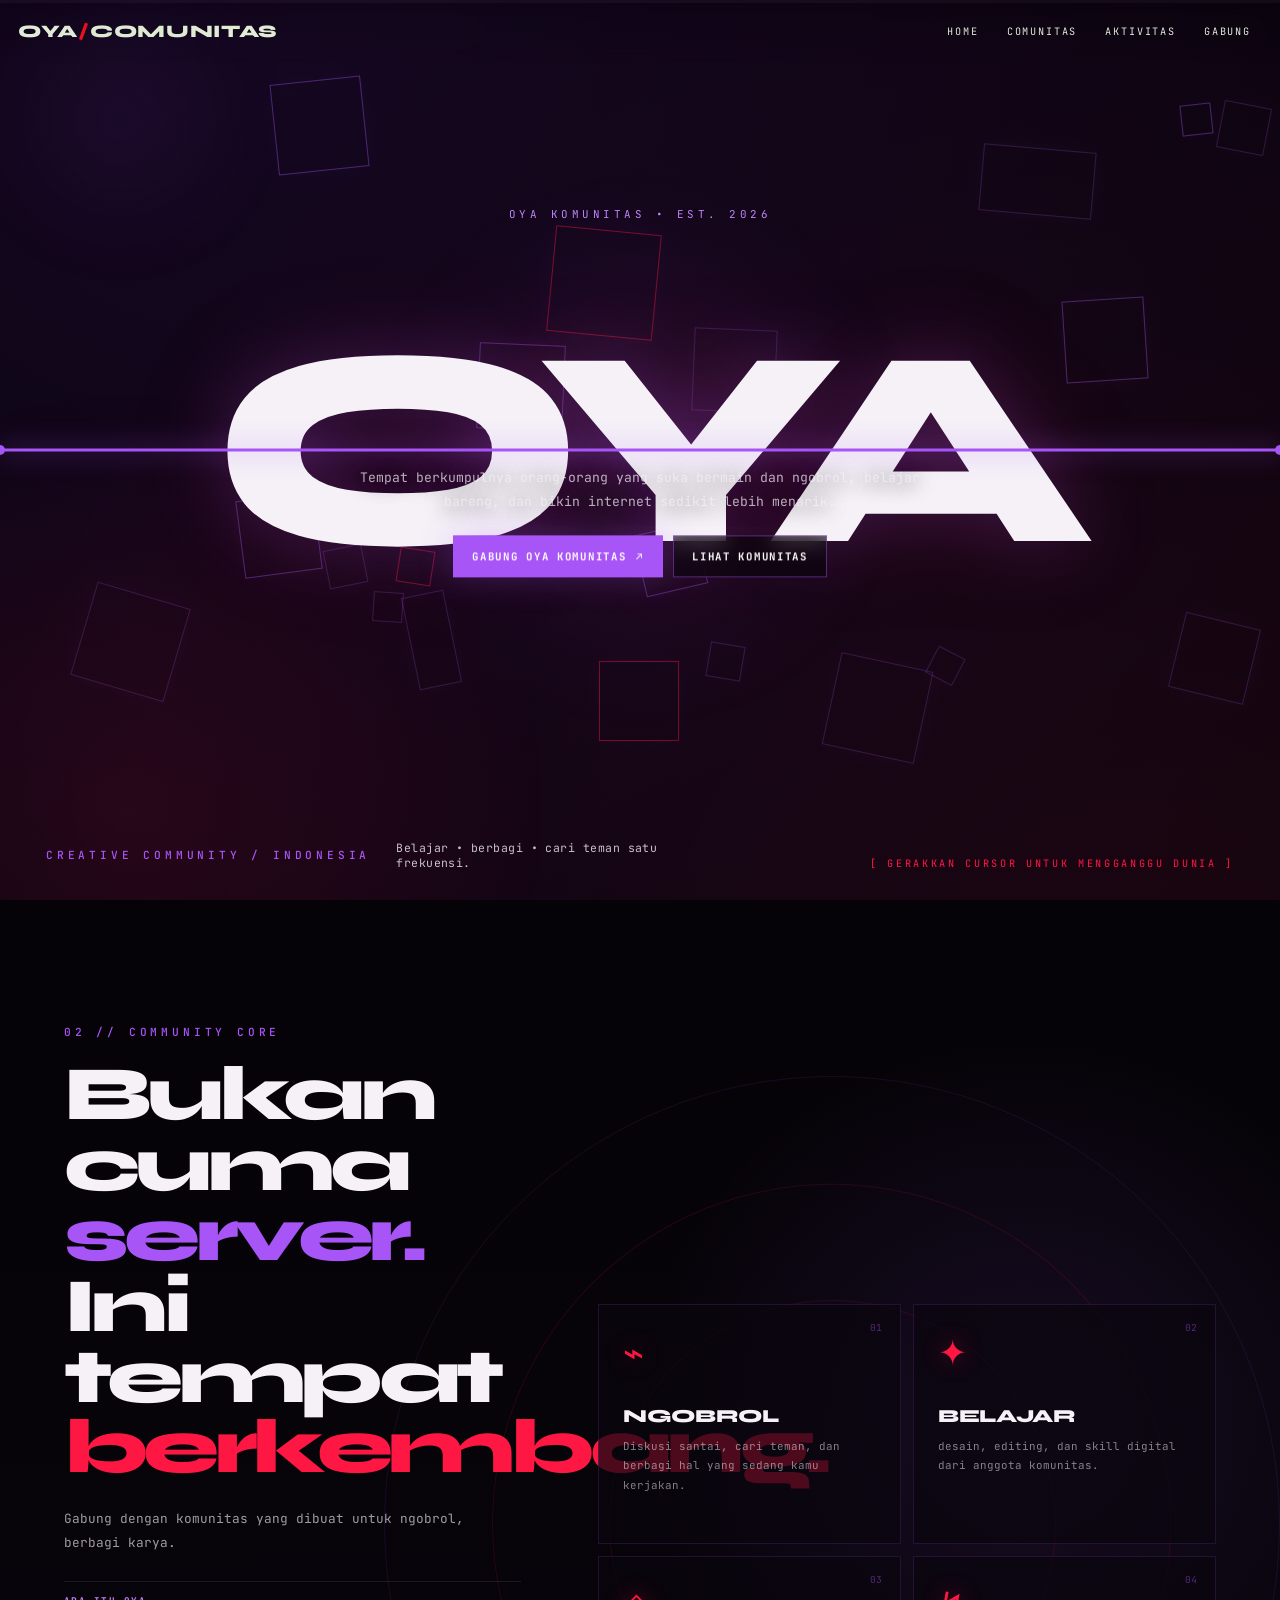
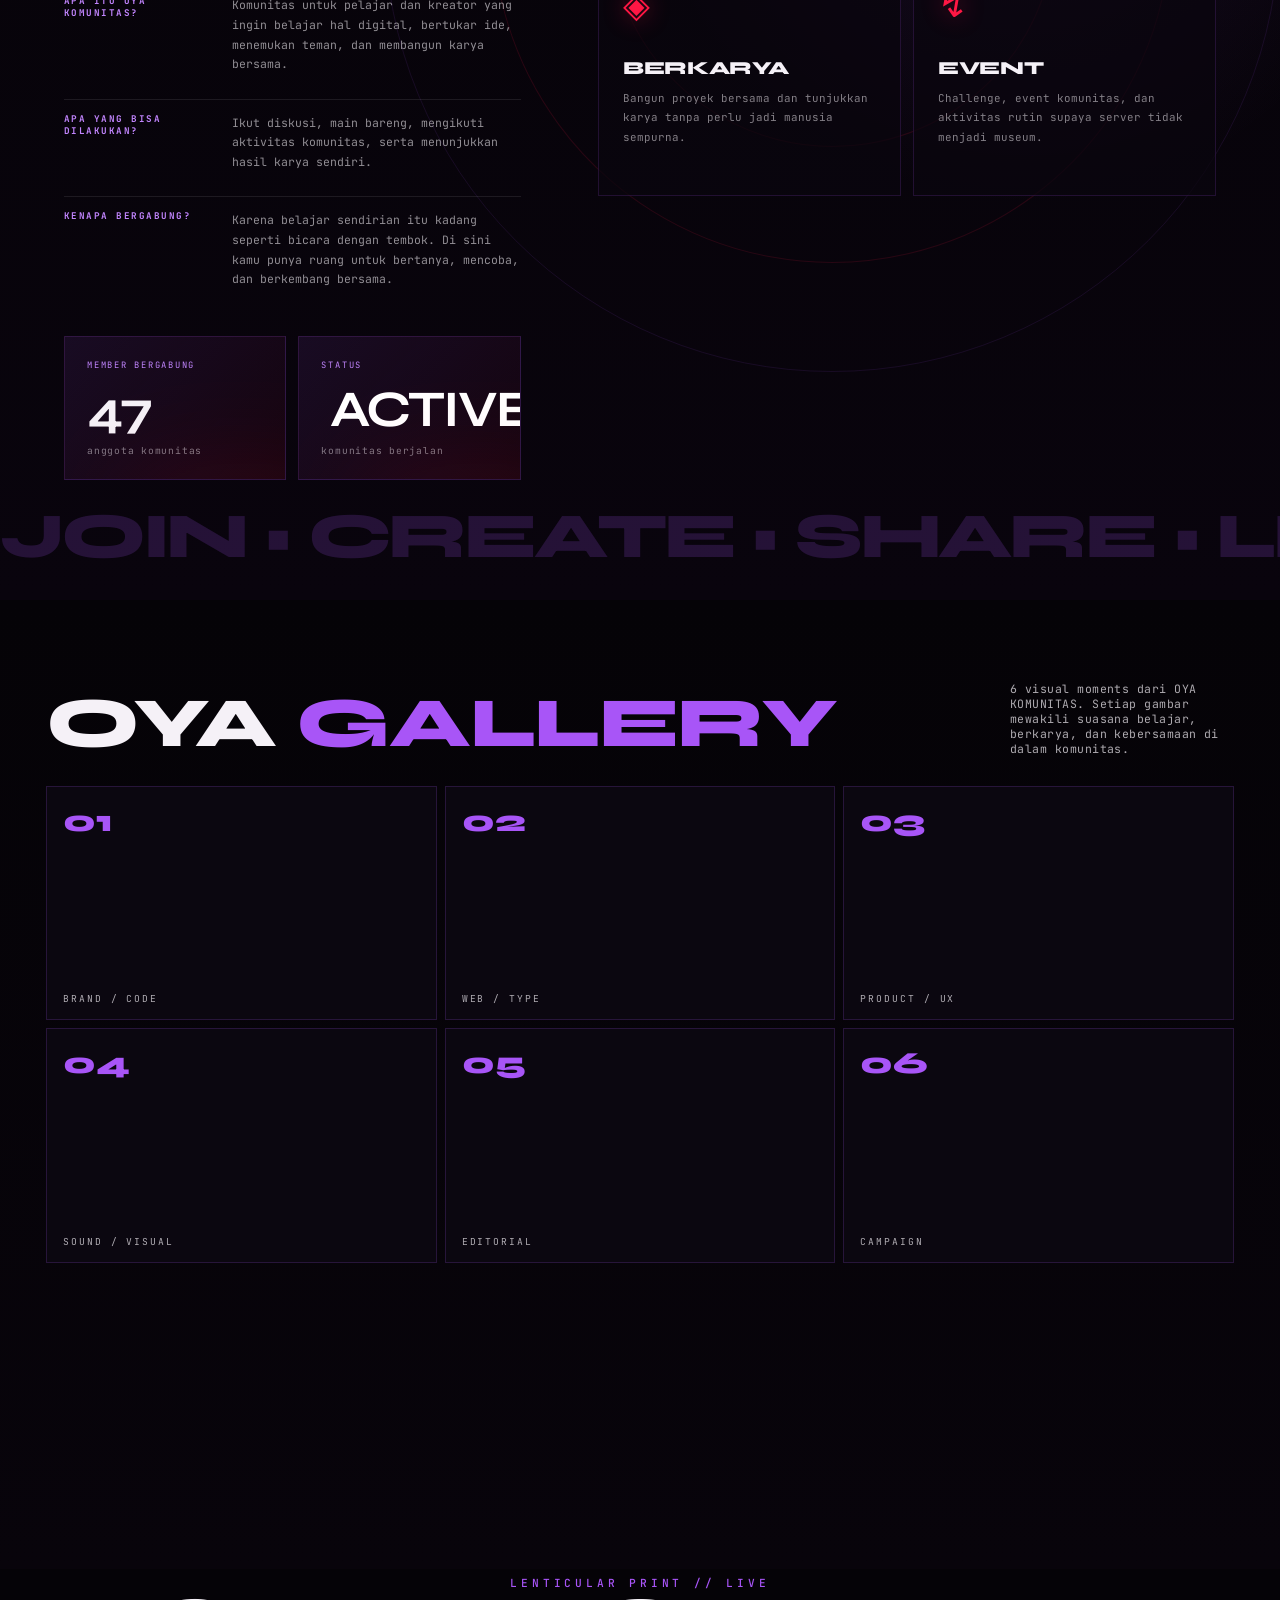
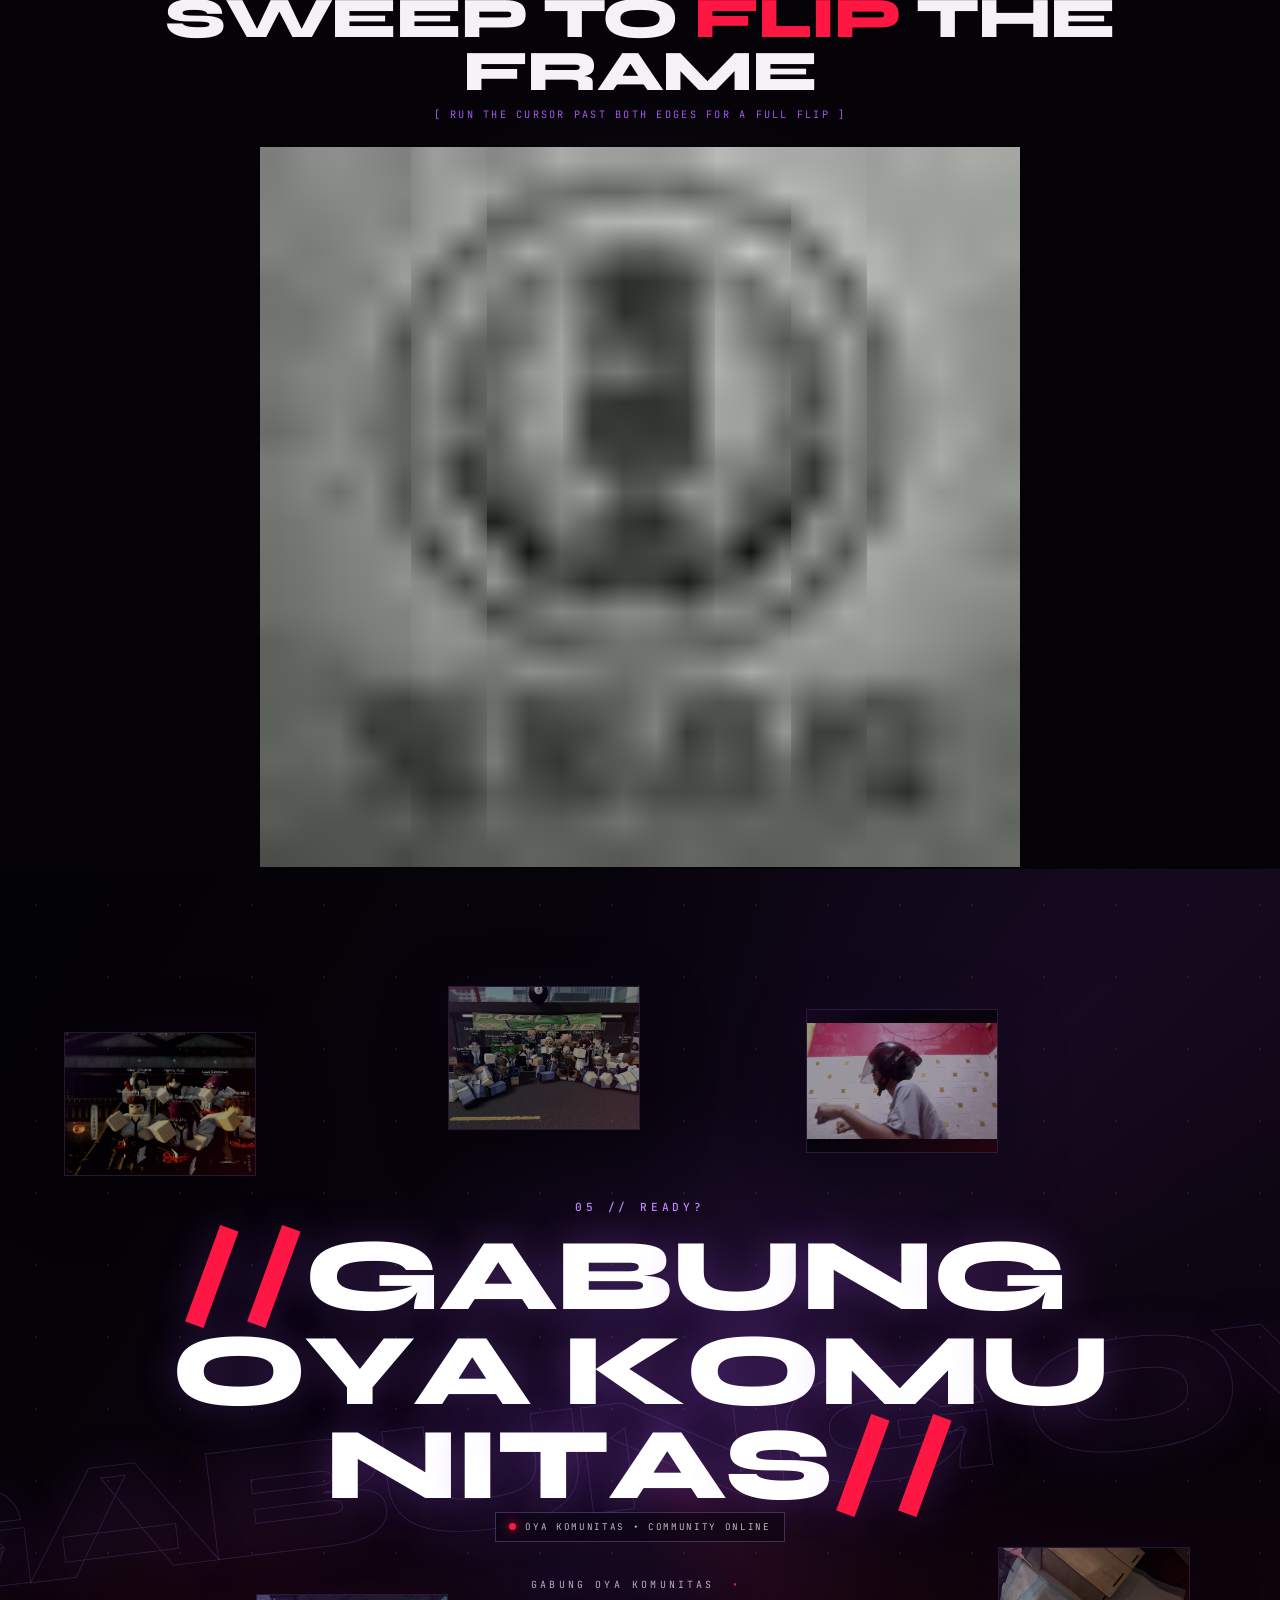
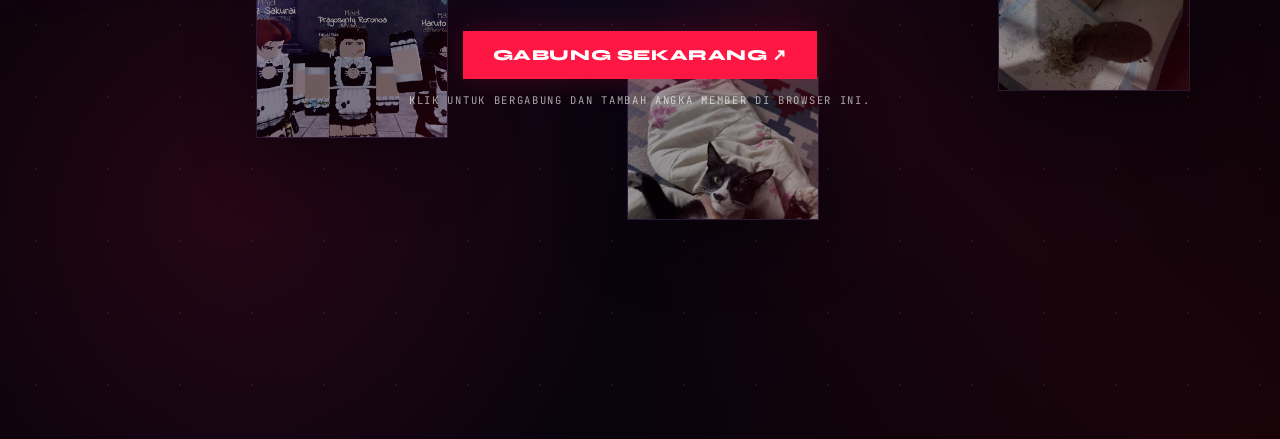
==== commit 40fca2a9: "Update member count from 49 to 83" ====
--- a/index.html
+++ b/index.html
@@ -68,7 +68,7 @@
                     <div class="community-stats">
                         <div class="stat-card">
                             <span class="stat-label">MEMBER BERGABUNG</span>
-                            <strong class="member-counter" id="memberCount" data-members="49">0</strong>
+                            <strong class="member-counter" id="memberCount" data-members="83">0</strong>
                             <small>anggota komunitas</small>
                         </div>
                         <div class="stat-card">
